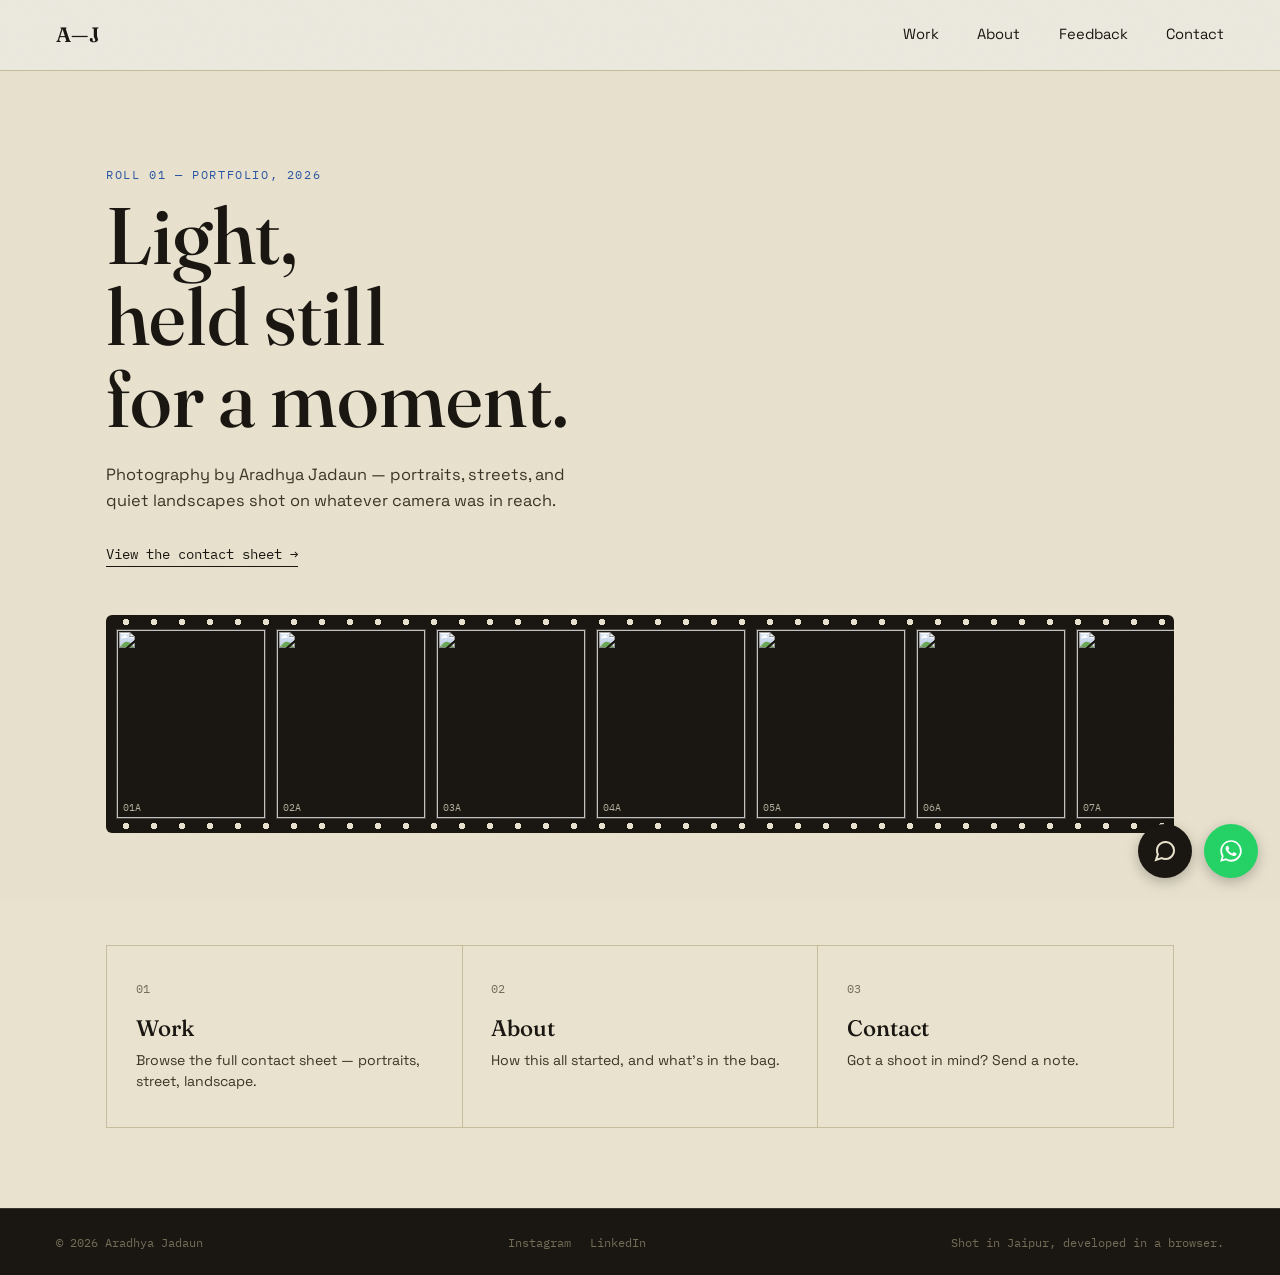
==== index.html @ 46c2c3d9 "Rename INDEX.html to index.html" ====
<!DOCTYPE html>
<html lang="en">
<head>
<meta charset="UTF-8">
<meta name="viewport" content="width=device-width, initial-scale=1.0">
<title>ARADHYA — Photography</title>
<meta name="description" content="Photography portfolio of Aradhya Jadaun — portraits, street, and landscape work shot in Jaipur, India.">
<meta property="og:title" content="Aradhya Jadaun — Photography">
<meta property="og:description" content="Photography portfolio of Aradhya Jadaun — portraits, street, and landscape work shot in Jaipur, India.">
<meta property="og:type" content="website">
<meta name="twitter:card" content="summary">
<link rel="preconnect" href="https://fonts.googleapis.com">
<link href="https://fonts.googleapis.com/css2?family=Fraunces:ital,opsz,wght@0,9..144,300;0,9..144,500;0,9..144,600;1,9..144,400&family=Space+Grotesk:wght@400;500;700&family=IBM+Plex+Mono:wght@400;500&display=swap" rel="stylesheet">
<link rel="stylesheet" href="style.css">
</head>
<body>

<div class="scroll-progress" id="scrollProgress"></div>
<div class="grain"></div>

<!-- ===== NAV ===== -->
<header class="nav" id="nav">
  <a href="index.html" class="nav__mark">A—J</a>
  <nav class="nav__links">
    <a href="work.html">Work</a>
    <a href="about.html">About</a>
    <a href="feedback.html">Feedback</a>
    <a href="contact.html">Contact</a>
  </nav>
  <button class="nav__toggle" id="navToggle" aria-label="Toggle menu">
    <span></span><span></span>
  </button>
</header>

<!-- ===== HERO / FILMSTRIP ===== -->
<section class="hero">
  <div class="hero__text">
    <p class="eyebrow">Roll 01 — Portfolio, 2026</p>
    <h1 class="hero__title">Light,<br>held still<br>for a moment.</h1>
    <p class="hero__sub">Photography by Aradhya Jadaun — portraits, streets, and quiet landscapes shot on whatever camera was in reach.</p>
    <a href="work.html" class="hero__cta">View the contact sheet →</a>
  </div>
  <div class="filmstrip" id="filmstrip">
    <div class="filmstrip__track" id="filmstripTrack"></div>
  </div>
</section>

<section class="teaser">
  <div class="teaser__grid">
    <a href="work.html" class="teaser__card">
      <span class="frame-no">01</span>
      <h3>Work</h3>
      <p>Browse the full contact sheet — portraits, street, landscape.</p>
    </a>
    <a href="about.html" class="teaser__card">
      <span class="frame-no">02</span>
      <h3>About</h3>
      <p>How this all started, and what's in the bag.</p>
    </a>
    <a href="contact.html" class="teaser__card">
      <span class="frame-no">03</span>
      <h3>Contact</h3>
      <p>Got a shoot in mind? Send a note.</p>
    </a>
  </div>
</section>

<footer class="footer">
  <span>© 2026 Aradhya Jadaun</span>
  <div class="footer__socials">
    <a href="https://instagram.com/yourhandle" target="_blank" rel="noopener">Instagram</a>
    <a href="https://linkedin.com/in/yourhandle" target="_blank" rel="noopener">LinkedIn</a>
  </div>
  <span>Shot in Jaipur, developed in a browser.</span>
</footer>

<a href="https://wa.me/917300084275?text=Hi%20Aradhya%2C%20I%20wanted%20to%20ask%20about%20a%20shoot" target="_blank" rel="noopener" class="whatsapp-btn" aria-label="Chat on WhatsApp">
  <svg viewBox="0 0 24 24" width="26" height="26" fill="currentColor"><path d="M12.04 2C6.58 2 2.13 6.45 2.13 11.91c0 1.75.46 3.45 1.32 4.95L2 22l5.28-1.38a9.9 9.9 0 0 0 4.76 1.21h.01c5.46 0 9.9-4.45 9.9-9.91C21.96 6.45 17.5 2 12.04 2zm0 18.06h-.01a8.2 8.2 0 0 1-4.19-1.15l-.3-.18-3.13.82.84-3.05-.2-.31a8.2 8.2 0 0 1-1.26-4.38c0-4.54 3.7-8.24 8.26-8.24 2.21 0 4.28.86 5.84 2.42a8.19 8.19 0 0 1 2.42 5.83c0 4.54-3.7 8.24-8.27 8.24zm4.52-6.17c-.25-.12-1.47-.72-1.69-.81-.23-.08-.39-.12-.56.13-.17.25-.64.81-.78.97-.14.17-.29.19-.54.06-.25-.12-1.04-.38-1.99-1.22-.73-.66-1.23-1.46-1.37-1.71-.14-.25-.02-.38.11-.51.11-.11.25-.29.37-.43.12-.14.16-.25.25-.41.08-.17.04-.31-.02-.44-.06-.12-.56-1.36-.77-1.86-.2-.48-.41-.42-.56-.42-.14-.01-.31-.01-.48-.01s-.44.06-.67.31c-.23.25-.87.85-.87 2.08 0 1.22.89 2.41 1.02 2.57.12.17 1.75 2.67 4.24 3.75.59.26 1.06.41 1.42.52.6.19 1.14.16 1.57.1.48-.07 1.47-.6 1.68-1.18.21-.58.21-1.07.14-1.18-.06-.1-.23-.16-.48-.29z"/></svg>
</a>

<!-- ===== CHAT ASSISTANT ===== -->
<button class="chat-toggle" id="chatToggle" aria-label="Open chat with Leo">
  <svg viewBox="0 0 24 24" width="24" height="24" fill="none" stroke="currentColor" stroke-width="2"><path d="M21 11.5a8.38 8.38 0 0 1-.9 3.8 8.5 8.5 0 0 1-7.6 4.7 8.38 8.38 0 0 1-3.8-.9L3 21l1.9-5.7a8.38 8.38 0 0 1-.9-3.8 8.5 8.5 0 0 1 4.7-7.6 8.38 8.38 0 0 1 3.8-.9h.5a8.48 8.48 0 0 1 8 8v.5z"/></svg>
</button>

<div class="chat-panel" id="chatPanel">
  <div class="chat-panel__head">
    <div>
      <p class="chat-panel__title">Leo</p>
      <p class="chat-panel__sub">Usually replies instantly</p>
    </div>
    <button class="chat-panel__close" id="chatClose" aria-label="Close chat">&times;</button>
  </div>
  <div class="chat-panel__messages" id="chatMessages">
    <div class="chat-msg chat-msg--bot">Hi, I'm Leo — I can answer common questions about Aradhya's photography work: pricing, availability, gear, location, and booking. What would you like to know?</div>
  </div>
  <div class="chat-panel__quick" id="chatQuick">
    <button data-q="pricing">Pricing</button>
    <button data-q="availability">Availability</button>
    <button data-q="gear">Gear used</button>
    <button data-q="location">Location</button>
  </div>
  <form class="chat-panel__input" id="chatForm">
    <input type="text" id="chatInput" placeholder="Ask a question…" autocomplete="off">
    <button type="submit" aria-label="Send">&rarr;</button>
  </form>
</div>

<script src="script.js"></script>
</body>
</html>
---- style.css ----
/* =========================================================
   TOKENS — "Contact Sheet" design system
   Palette pulled from an actual photographic process: warm
   exposed paper + ink black, with cyanotype blue (the oldest
   photo-printing process — Prussian blue on paper) as the
   single accent instead of the usual terracotta/cream combo.
   ========================================================= */
:root {
  --paper:      #E9E2CE;
  --paper-2:    #DCD2B4;
  --ink:        #1A1712;
  --ink-soft:   #3B3527;
  --ash:        #756D58;
  --frame-line: #C7BC9B;
  --cyan:  #2955A3;
  --cyan-dim: #1E3E7D;

  --font-display: 'Fraunces', serif;
  --font-ui:      'Space Grotesk', sans-serif;
  --font-mono:    'IBM Plex Mono', monospace;

  --max: 1180px;
}

* { margin: 0; padding: 0; box-sizing: border-box; }

html { scroll-behavior: smooth; }

body {
  background: var(--paper);
  color: var(--ink);
  font-family: var(--font-ui);
  overflow-x: hidden;
  position: relative;
}

@media (prefers-reduced-motion: reduce) {
  html { scroll-behavior: auto; }
  * { animation-duration: 0.01ms !important; transition-duration: 0.01ms !important; }
}

a { color: inherit; text-decoration: none; }

/* film grain texture overlay */

/* =========================================================
   SCROLL PROGRESS — thin filmstrip-style bar tracking scroll
   ========================================================= */
.scroll-progress {
  position: fixed; top: 0; left: 0; height: 3px;
  width: 0%; z-index: 1000;
  background: var(--cyan);
  transition: width 0.1s linear;
}

/* =========================================================
   PAGE LOAD — subtle "developing" fade-in, pure CSS so it
   always plays even if JS is slow to attach.
   ========================================================= */
body {
  animation: developIn 0.7s ease forwards;
}
@keyframes developIn {
  from { opacity: 0; }
  to   { opacity: 1; }
}

.grain {
  position: fixed; inset: 0; pointer-events: none; z-index: 999;
  opacity: 0.045; mix-blend-mode: multiply;
  background-image: url("data:image/svg+xml,%3Csvg xmlns='http://www.w3.org/2000/svg' width='120' height='120'%3E%3Cfilter id='n'%3E%3CfeTurbulence type='fractalNoise' baseFrequency='0.9' numOctaves='2' stitchTiles='stitch'/%3E%3C/filter%3E%3Crect width='100%25' height='100%25' filter='url(%23n)'/%3E%3C/svg%3E");
}

.eyebrow {
  font-family: var(--font-mono);
  font-size: 0.72rem;
  letter-spacing: 0.14em;
  text-transform: uppercase;
  color: var(--cyan);
}

.frame-no {
  font-family: var(--font-mono);
  font-size: 0.72rem;
  color: var(--ash);
}

/* =========================================================
   NAV
   ========================================================= */
.nav {
  position: sticky; top: 0; z-index: 100;
  display: flex; align-items: center; justify-content: space-between;
  padding: 1.4rem clamp(1.2rem, 5vw, 3.5rem);
  background: rgba(237, 234, 226, 0.86);
  backdrop-filter: blur(8px);
  border-bottom: 1px solid var(--frame-line);
}

.nav__mark {
  font-family: var(--font-display);
  font-weight: 600;
  font-size: 1.3rem;
  letter-spacing: 0.02em;
  display: flex;
  align-items: center;
}
.nav__logo {
  width: 40px;
  height: 40px;
  display: block;
  transition: transform 0.3s ease;
}
.nav__mark:hover .nav__logo { transform: rotate(8deg); }

.nav__links { display: flex; gap: 2.4rem; font-size: 0.92rem; }
.nav__links a { position: relative; padding-bottom: 2px; }
.nav__links a::after {
  content: ""; position: absolute; left: 0; bottom: -2px;
  width: 0; height: 1px; background: var(--cyan);
  transition: width 0.25s ease;
}
.nav__links a:hover::after { width: 100%; }
.nav__links a.active-link { color: var(--cyan); }
.nav__links a.active-link::after { width: 100%; }

/* =========================================================
   PAGE HEAD — small heading strip used on inner pages
   ========================================================= */
.page-head {
  max-width: var(--max);
  margin: 0 auto;
  padding: clamp(3rem, 7vw, 5rem) clamp(1.2rem, 5vw, 3.5rem) 0;
}
.page-head__title {
  font-family: var(--font-display);
  font-weight: 500;
  font-size: clamp(2.4rem, 6vw, 4rem);
  margin-top: 0.5rem;
}

/* =========================================================
   TEASER CARDS — homepage links out to the other pages
   ========================================================= */
.teaser {
  max-width: var(--max);
  margin: 0 auto;
  padding: clamp(3rem, 7vw, 5rem) clamp(1.2rem, 5vw, 3.5rem) 5rem;
}
.teaser__grid {
  display: grid;
  grid-template-columns: repeat(3, 1fr);
  gap: 1px;
  background: var(--frame-line);
  border: 1px solid var(--frame-line);
}
.teaser__card {
  background: var(--paper);
  padding: 2.2rem 1.8rem;
  display: flex; flex-direction: column; gap: 0.5rem;
  transition: background 0.2s ease;
}
.teaser__card:hover { background: var(--paper-2); }
.teaser__card h3 {
  font-family: var(--font-display);
  font-weight: 500;
  font-size: 1.4rem;
  margin-top: 0.6rem;
}
.teaser__card p {
  font-size: 0.88rem;
  color: var(--ink-soft);
  line-height: 1.5;
}
@media (max-width: 700px) {
  .teaser__grid { grid-template-columns: 1fr; }
}

.nav__toggle { display: none; flex-direction: column; gap: 5px; background: none; border: none; cursor: pointer; }
.nav__toggle span { width: 22px; height: 1.5px; background: var(--ink); }

/* =========================================================
   HERO + FILMSTRIP
   ========================================================= */
.hero {
  padding: clamp(3rem, 8vw, 6rem) clamp(1.2rem, 5vw, 3.5rem) 2rem;
  max-width: var(--max);
  margin: 0 auto;
}

.hero__title {
  font-family: var(--font-display);
  font-weight: 500;
  font-size: clamp(2.6rem, 7vw, 5rem);
  line-height: 1.02;
  margin: 0.8rem 0 1.4rem;
  max-width: 12ch;
}

.hero__sub {
  max-width: 46ch;
  color: var(--ink-soft);
  font-size: 1.02rem;
  line-height: 1.6;
  margin-bottom: 1.8rem;
}

.hero__cta {
  font-family: var(--font-mono);
  font-size: 0.85rem;
  border-bottom: 1px solid var(--ink);
  padding-bottom: 3px;
  transition: color 0.2s ease, border-color 0.2s ease;
}
.hero__cta:hover { color: var(--cyan); border-color: var(--cyan); }

/* the filmstrip: a horizontally auto-scrolling reel of frames,
   sprocket holes top & bottom, signature element of the page */
.filmstrip {
  margin-top: 3.2rem;
  background: var(--ink);
  border-radius: 6px;
  padding: 14px 0;
  overflow: hidden;
  position: relative;
}
.filmstrip::before, .filmstrip::after {
  content: "";
  position: absolute; left: 0; right: 0; height: 14px;
  background-image: radial-gradient(circle, var(--paper) 3px, transparent 3.2px);
  background-size: 28px 14px;
  background-position: 6px center;
}
.filmstrip::before { top: 0; }
.filmstrip::after { bottom: 0; }

.filmstrip__track {
  display: flex;
  gap: 10px;
  padding: 0 10px;
  width: max-content;
  animation: scrollFilm 34s linear infinite;
}
.filmstrip:hover .filmstrip__track { animation-play-state: paused; }

.filmstrip__frame {
  width: 150px; height: 190px;
  flex-shrink: 0;
  border: 1px solid #46433d;
  overflow: hidden;
  position: relative;
}
.filmstrip__frame img { width: 100%; height: 100%; object-fit: cover; filter: grayscale(0.35) contrast(1.05); }
.filmstrip__frame span {
  position: absolute; bottom: 4px; left: 6px;
  font-family: var(--font-mono); font-size: 0.62rem; color: var(--paper);
  opacity: 0.75;
}

@keyframes scrollFilm {
  from { transform: translateX(0); }
  to   { transform: translateX(-50%); }
}

/* =========================================================
   ABOUT
   ========================================================= */
.about {
  max-width: var(--max);
  margin: 0 auto;
  padding: clamp(4rem, 8vw, 7rem) clamp(1.2rem, 5vw, 3.5rem);
  display: grid;
  grid-template-columns: 140px 1fr;
  gap: 2rem;
  border-top: 1px solid var(--frame-line);
}

.about__label { display: flex; flex-direction: column; gap: 0.4rem; }

.about__lead {
  font-family: var(--font-display);
  font-style: italic;
  font-size: clamp(1.3rem, 2.4vw, 1.7rem);
  line-height: 1.45;
  max-width: 34ch;
  margin-bottom: 2.2rem;
  color: var(--ink-soft);
}

.about__meta { max-width: 40ch; }
.meta__row {
  display: flex; justify-content: space-between; gap: 1rem;
  padding: 0.75rem 0;
  border-top: 1px solid var(--frame-line);
  font-size: 0.9rem;
}
.meta__row span:first-child { color: var(--ash); font-family: var(--font-mono); font-size: 0.78rem; }
.meta__row:last-child { border-bottom: 1px solid var(--frame-line); }

/* =========================================================
   WORK / CONTACT SHEET
   ========================================================= */
.work {
  max-width: var(--max);
  margin: 0 auto;
  padding: clamp(3rem, 6vw, 5rem) clamp(1.2rem, 5vw, 3.5rem) 5rem;
}

.work__head {
  display: flex; justify-content: space-between; align-items: flex-end;
  flex-wrap: wrap; gap: 1.4rem;
  margin-bottom: 2.4rem;
}

.work__title {
  font-family: var(--font-display);
  font-weight: 500;
  font-size: clamp(1.8rem, 3.6vw, 2.6rem);
  margin-top: 0.3rem;
}

.filters { display: flex; gap: 0.5rem; }
.filter {
  font-family: var(--font-mono);
  font-size: 0.78rem;
  background: transparent;
  border: 1px solid var(--frame-line);
  border-radius: 20px;
  padding: 0.4rem 0.9rem;
  cursor: pointer;
  color: var(--ink-soft);
  transition: all 0.2s ease;
}
.filter:hover { border-color: var(--ink); }
.filter.active { background: var(--ink); color: var(--paper); border-color: var(--ink); }

.sheet {
  display: grid;
  grid-template-columns: repeat(3, 1fr);
  gap: 1.6rem;
}

.frame {
  position: relative;
  cursor: pointer;
  opacity: 0;
  transform: translateY(18px);
  transition: opacity 0.6s ease, transform 0.6s ease;
}
.frame.in-view { opacity: 1; transform: translateY(0); }
.frame.hide { display: none; }
.frame--wide { grid-column: span 2; }

.frame__id {
  position: absolute; top: 8px; left: 8px; z-index: 2;
  font-family: var(--font-mono); font-size: 0.68rem;
  color: var(--paper); background: rgba(27,25,23,0.55);
  padding: 2px 6px; border-radius: 2px;
}

.frame__img {
  aspect-ratio: 4 / 5;
  overflow: hidden;
  background: var(--paper-2);
  border: 1px solid var(--frame-line);
}
.frame--wide .frame__img { aspect-ratio: 16 / 10; }

.frame__img img {
  width: 100%; height: 100%; object-fit: cover; display: block;
  filter: grayscale(0.08) contrast(1.03);
  transition: transform 0.5s ease, filter 0.4s ease;
}
.frame:hover .frame__img img { transform: scale(1.045); filter: grayscale(0) contrast(1.06); }

.frame__exif {
  font-family: var(--font-mono);
  font-size: 0.68rem;
  color: var(--ash);
  letter-spacing: 0.01em;
  padding-top: 0.5rem;
}

@media (max-width: 860px) {
  .sheet { grid-template-columns: repeat(2, 1fr); }
  .frame--wide { grid-column: span 2; }
}
@media (max-width: 540px) {
  .sheet { grid-template-columns: 1fr; }
  .frame--wide { grid-column: span 1; }
}

/* =========================================================
   LIGHTBOX
   ========================================================= */
.lightbox {
  position: fixed; inset: 0; z-index: 200;
  background: rgba(15,14,13,0.94);
  display: flex; flex-direction: column; align-items: center; justify-content: center;
  gap: 1rem; padding: 2rem;
  opacity: 0; pointer-events: none;
  transition: opacity 0.25s ease;
}
.lightbox.open { opacity: 1; pointer-events: all; }
.lightbox img { max-width: min(88vw, 900px); max-height: 76vh; object-fit: contain; }
.lightbox__caption { font-family: var(--font-mono); font-size: 0.8rem; color: var(--paper); opacity: 0.75; }
.lightbox__close {
  position: absolute; top: 1.4rem; right: 1.6rem;
  background: none; border: none; color: var(--paper);
  font-size: 2rem; cursor: pointer; line-height: 1;
}

/* =========================================================
   CONTACT
   ========================================================= */
.contact { background: var(--ink); color: var(--paper); }
.contact__inner {
  max-width: var(--max); margin: 0 auto;
  padding: clamp(4rem, 8vw, 7rem) clamp(1.2rem, 5vw, 3.5rem);
}
.contact .eyebrow { color: var(--cyan); }
.contact__title {
  font-family: var(--font-display);
  font-weight: 500;
  font-size: clamp(2rem, 5vw, 3.2rem);
  margin: 0.6rem 0 2.4rem;
}

.contact__form { max-width: 480px; display: flex; flex-direction: column; gap: 1.3rem; }
.field { display: flex; flex-direction: column; gap: 0.4rem; }
.field label { font-family: var(--font-mono); font-size: 0.75rem; color: #B8B2A4; text-transform: uppercase; letter-spacing: 0.06em; }
.field input, .field textarea {
  background: transparent;
  border: none;
  border-bottom: 1px solid #46433d;
  color: var(--paper);
  font-family: var(--font-ui);
  font-size: 1rem;
  padding: 0.5rem 0.1rem;
  resize: none;
}
.field input:focus, .field textarea:focus {
  outline: none; border-color: var(--cyan);
}

.submit-btn {
  align-self: flex-start;
  margin-top: 0.5rem;
  background: var(--cyan);
  color: var(--paper);
  border: none;
  font-family: var(--font-mono);
  font-size: 0.85rem;
  padding: 0.8rem 1.6rem;
  border-radius: 3px;
  cursor: pointer;
  transition: background 0.2s ease;
}
.submit-btn:hover { background: var(--cyan-dim); }
.form-status { font-family: var(--font-mono); font-size: 0.78rem; color: #9c9788; min-height: 1em; }

/* =========================================================
   FOOTER
   ========================================================= */
.footer {
  display: flex; justify-content: space-between; flex-wrap: wrap; gap: 0.6rem;
  padding: 1.6rem clamp(1.2rem, 5vw, 3.5rem);
  font-family: var(--font-mono);
  font-size: 0.72rem;
  color: var(--ash);
  background: var(--ink);
  border-top: 1px solid #37332e;
}

.footer__socials { display: flex; gap: 1.2rem; }
.footer__socials a {
  color: var(--ash);
  transition: color 0.2s ease;
}
.footer__socials a:hover { color: var(--cyan); }

/* =========================================================
   CHAT ASSISTANT
   ========================================================= */
.chat-toggle {
  position: fixed;
  bottom: 22px;
  right: 88px;
  z-index: 500;
  width: 54px;
  height: 54px;
  border-radius: 50%;
  background: var(--ink);
  color: var(--paper);
  border: none;
  display: flex;
  align-items: center;
  justify-content: center;
  cursor: pointer;
  box-shadow: 0 4px 14px rgba(0,0,0,0.25);
  transition: transform 0.2s ease, box-shadow 0.2s ease;
}
.chat-toggle:hover { transform: scale(1.08); box-shadow: 0 6px 18px rgba(0,0,0,0.3); }

.chat-panel {
  position: fixed;
  bottom: 90px;
  right: 22px;
  z-index: 600;
  width: min(340px, calc(100vw - 32px));
  height: 440px;
  max-height: calc(100vh - 120px);
  background: var(--paper);
  border: 1px solid var(--frame-line);
  border-radius: 10px;
  box-shadow: 0 12px 32px rgba(0,0,0,0.28);
  display: flex;
  flex-direction: column;
  overflow: hidden;
  opacity: 0;
  transform: translateY(12px);
  pointer-events: none;
  transition: opacity 0.22s ease, transform 0.22s ease;
}
.chat-panel.open { opacity: 1; transform: translateY(0); pointer-events: all; }

.chat-panel__head {
  background: var(--ink);
  color: var(--paper);
  padding: 0.9rem 1.1rem;
  display: flex; justify-content: space-between; align-items: flex-start;
}
.chat-panel__title { font-family: var(--font-ui); font-weight: 500; font-size: 0.92rem; }
.chat-panel__sub { font-family: var(--font-mono); font-size: 0.68rem; color: var(--cyan); margin-top: 2px; }
.chat-panel__close { background: none; border: none; color: var(--paper); font-size: 1.4rem; cursor: pointer; line-height: 1; }

.chat-panel__messages {
  flex: 1;
  overflow-y: auto;
  padding: 1rem;
  display: flex; flex-direction: column; gap: 0.6rem;
}
.chat-msg {
  font-size: 0.85rem;
  line-height: 1.45;
  padding: 0.55rem 0.75rem;
  border-radius: 8px;
  max-width: 88%;
}
.chat-msg--bot { background: var(--paper-2); color: var(--ink-soft); align-self: flex-start; border-bottom-left-radius: 2px; }
.chat-msg--user { background: var(--cyan); color: #fff; align-self: flex-end; border-bottom-right-radius: 2px; }

.chat-panel__quick {
  display: flex; flex-wrap: wrap; gap: 0.4rem;
  padding: 0 1rem 0.7rem;
}
.chat-panel__quick button {
  font-family: var(--font-mono);
  font-size: 0.68rem;
  background: transparent;
  border: 1px solid var(--frame-line);
  border-radius: 14px;
  padding: 0.3rem 0.65rem;
  cursor: pointer;
  color: var(--ink-soft);
}
.chat-panel__quick button:hover { border-color: var(--cyan); color: var(--cyan); }

.chat-panel__input {
  display: flex;
  border-top: 1px solid var(--frame-line);
}
.chat-panel__input input {
  flex: 1;
  border: none;
  background: transparent;
  padding: 0.8rem 1rem;
  font-family: var(--font-ui);
  font-size: 0.85rem;
  color: var(--ink);
}
.chat-panel__input input:focus { outline: none; }
.chat-panel__input button {
  border: none;
  background: transparent;
  color: var(--cyan);
  font-size: 1.1rem;
  padding: 0 1rem;
  cursor: pointer;
}

@media (max-width: 700px) {
  .chat-toggle { right: 78px; bottom: 16px; width: 48px; height: 48px; }
  .chat-panel { right: 16px; bottom: 78px; }
}

/* =========================================================
   WHATSAPP FLOATING BUTTON
   ========================================================= */
.whatsapp-btn {
  position: fixed;
  bottom: 22px;
  right: 22px;
  z-index: 500;
  width: 54px;
  height: 54px;
  border-radius: 50%;
  background: #25D366;
  color: #fff;
  display: flex;
  align-items: center;
  justify-content: center;
  box-shadow: 0 4px 14px rgba(0,0,0,0.25);
  transition: transform 0.2s ease, box-shadow 0.2s ease;
}
.whatsapp-btn:hover {
  transform: scale(1.08);
  box-shadow: 0 6px 18px rgba(0,0,0,0.3);
}

@media (max-width: 700px) {
  .whatsapp-btn { bottom: 16px; right: 16px; width: 48px; height: 48px; }
}

/* =========================================================
   RESPONSIVE NAV
   ========================================================= */
@media (max-width: 700px) {
  .nav__links {
    position: fixed; top: 64px; left: 0; right: 0;
    background: var(--paper);
    flex-direction: column; gap: 0;
    border-bottom: 1px solid var(--frame-line);
    transform: translateY(-120%);
    transition: transform 0.3s ease;
  }
  .nav__links.open { transform: translateY(0); }
  .nav__links a { padding: 1rem 1.4rem; border-top: 1px solid var(--frame-line); }
  .nav__toggle { display: flex; }
  .about { grid-template-columns: 1fr; }
}
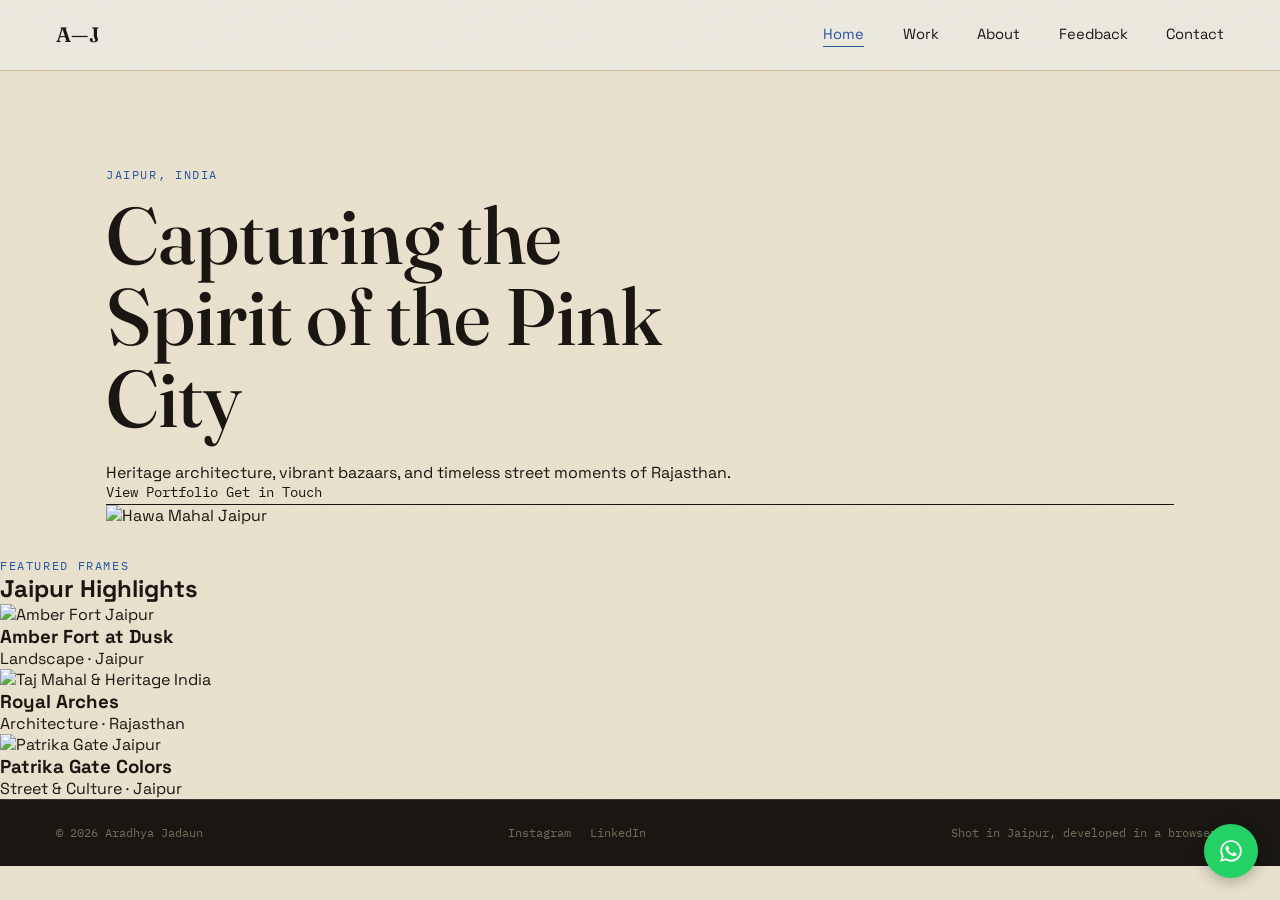
==== commit 8e369780: "Update index.html" ====
--- a/index.html
+++ b/index.html
@@ -1,111 +1,98 @@
 <!DOCTYPE html>
 <html lang="en">
 <head>
-<meta charset="UTF-8">
-<meta name="viewport" content="width=device-width, initial-scale=1.0">
-<title>ARADHYA — Photography</title>
-<meta name="description" content="Photography portfolio of Aradhya Jadaun — portraits, street, and landscape work shot in Jaipur, India.">
-<meta property="og:title" content="Aradhya Jadaun — Photography">
-<meta property="og:description" content="Photography portfolio of Aradhya Jadaun — portraits, street, and landscape work shot in Jaipur, India.">
-<meta property="og:type" content="website">
-<meta name="twitter:card" content="summary">
-<link rel="preconnect" href="https://fonts.googleapis.com">
-<link href="https://fonts.googleapis.com/css2?family=Fraunces:ital,opsz,wght@0,9..144,300;0,9..144,500;0,9..144,600;1,9..144,400&family=Space+Grotesk:wght@400;500;700&family=IBM+Plex+Mono:wght@400;500&display=swap" rel="stylesheet">
-<link rel="stylesheet" href="style.css">
+  <meta charset="UTF-8">
+  <meta name="viewport" content="width=device-width, initial-scale=1.0">
+  <title>Aradhya Jadaun — Jaipur Photography Portfolio</title>
+  <meta name="description" content="Visual stories, street frames, and heritage landscapes of the Pink City captured through my lens.">
+  <link rel="preconnect" href="https://fonts.googleapis.com">
+  <link href="https://fonts.googleapis.com/css2?family=Fraunces:ital,opsz,wght@0,9..144,300;0,9..144,500;0,9..144,600;1,9..144,400&family=Space+Grotesk:wght@400;500;700&family=IBM+Plex+Mono:wght@400;500&display=swap" rel="stylesheet">
+  <link rel="stylesheet" href="style.css">
 </head>
 <body>
+  <div class="scroll-progress" id="scrollProgress"></div>
+  <div class="grain"></div>
 
-<div class="scroll-progress" id="scrollProgress"></div>
-<div class="grain"></div>
+  <!-- Navigation Bar -->
+  <header class="nav" id="nav">
+    <a href="index.html" class="nav__mark">A—J</a>
+    <nav class="nav__links">
+      <a href="index.html" class="active-link">Home</a>
+      <a href="work.html">Work</a>
+      <a href="about.html">About</a>
+      <a href="feedback.html">Feedback</a>
+      <a href="contact.html">Contact</a>
+    </nav>
+    <button class="nav__toggle" id="navToggle" aria-label="Toggle menu">
+      <span></span><span></span>
+    </button>
+  </header>
 
-<!-- ===== NAV ===== -->
-<header class="nav" id="nav">
-  <a href="index.html" class="nav__mark">A—J</a>
-  <nav class="nav__links">
-    <a href="work.html">Work</a>
-    <a href="about.html">About</a>
-    <a href="feedback.html">Feedback</a>
-    <a href="contact.html">Contact</a>
-  </nav>
-  <button class="nav__toggle" id="navToggle" aria-label="Toggle menu">
-    <span></span><span></span>
-  </button>
-</header>
+  <!-- Hero Section -->
+  <section class="hero">
+    <div class="hero__content">
+      <p class="eyebrow">JAIPUR, INDIA</p>
+      <h1 class="hero__title">Capturing the Spirit of the Pink City</h1>
+      <p class="hero__subtitle">Heritage architecture, vibrant bazaars, and timeless street moments of Rajasthan.</p>
+      <div class="hero__cta">
+        <a href="work.html" class="btn btn--primary">View Portfolio</a>
+        <a href="contact.html" class="btn btn--secondary">Get in Touch</a>
+      </div>
+    </div>
+    <div class="hero__image">
+      <img src="https://images.unsplash.com/photo-1599661046289-e31897846e41?auto=format&fit=crop&w=1200&q=80" alt="Hawa Mahal Jaipur" loading="eager">
+    </div>
+  </section>
 
-<!-- ===== HERO / FILMSTRIP ===== -->
-<section class="hero">
-  <div class="hero__text">
-    <p class="eyebrow">Roll 01 — Portfolio, 2026</p>
-    <h1 class="hero__title">Light,<br>held still<br>for a moment.</h1>
-    <p class="hero__sub">Photography by Aradhya Jadaun — portraits, streets, and quiet landscapes shot on whatever camera was in reach.</p>
-    <a href="work.html" class="hero__cta">View the contact sheet →</a>
-  </div>
-  <div class="filmstrip" id="filmstrip">
-    <div class="filmstrip__track" id="filmstripTrack"></div>
-  </div>
-</section>
+  <!-- Featured Highlights Grid -->
+  <section class="featured">
+    <div class="featured__head">
+      <p class="eyebrow">FEATURED FRAMES</p>
+      <h2>Jaipur Highlights</h2>
+    </div>
 
-<section class="teaser">
-  <div class="teaser__grid">
-    <a href="work.html" class="teaser__card">
-      <span class="frame-no">01</span>
-      <h3>Work</h3>
-      <p>Browse the full contact sheet — portraits, street, landscape.</p>
-    </a>
-    <a href="about.html" class="teaser__card">
-      <span class="frame-no">02</span>
-      <h3>About</h3>
-      <p>How this all started, and what's in the bag.</p>
-    </a>
-    <a href="contact.html" class="teaser__card">
-      <span class="frame-no">03</span>
-      <h3>Contact</h3>
-      <p>Got a shoot in mind? Send a note.</p>
-    </a>
-  </div>
-</section>
+    <div class="featured__grid">
+      <div class="featured__card">
+        <img src="https://images.unsplash.com/photo-1603262110263-fb0112e7cc33?auto=format&fit=crop&w=800&q=80" alt="Amber Fort Jaipur" loading="lazy">
+        <div class="featured__info">
+          <h3>Amber Fort at Dusk</h3>
+          <p>Landscape · Jaipur</p>
+        </div>
+      </div>
 
-<footer class="footer">
-  <span>© 2026 Aradhya Jadaun</span>
-  <div class="footer__socials">
-    <a href="https://instagram.com/yourhandle" target="_blank" rel="noopener">Instagram</a>
-    <a href="https://linkedin.com/in/yourhandle" target="_blank" rel="noopener">LinkedIn</a>
-  </div>
-  <span>Shot in Jaipur, developed in a browser.</span>
-</footer>
+      <div class="featured__card">
+        <img src="https://images.unsplash.com/photo-1524492412937-b28074a5d7da?auto=format&fit=crop&w=800&q=80" alt="Taj Mahal & Heritage India" loading="lazy">
+        <div class="featured__info">
+          <h3>Royal Arches</h3>
+          <p>Architecture · Rajasthan</p>
+        </div>
+      </div>
 
-<a href="https://wa.me/917300084275?text=Hi%20Aradhya%2C%20I%20wanted%20to%20ask%20about%20a%20shoot" target="_blank" rel="noopener" class="whatsapp-btn" aria-label="Chat on WhatsApp">
-  <svg viewBox="0 0 24 24" width="26" height="26" fill="currentColor"><path d="M12.04 2C6.58 2 2.13 6.45 2.13 11.91c0 1.75.46 3.45 1.32 4.95L2 22l5.28-1.38a9.9 9.9 0 0 0 4.76 1.21h.01c5.46 0 9.9-4.45 9.9-9.91C21.96 6.45 17.5 2 12.04 2zm0 18.06h-.01a8.2 8.2 0 0 1-4.19-1.15l-.3-.18-3.13.82.84-3.05-.2-.31a8.2 8.2 0 0 1-1.26-4.38c0-4.54 3.7-8.24 8.26-8.24 2.21 0 4.28.86 5.84 2.42a8.19 8.19 0 0 1 2.42 5.83c0 4.54-3.7 8.24-8.27 8.24zm4.52-6.17c-.25-.12-1.47-.72-1.69-.81-.23-.08-.39-.12-.56.13-.17.25-.64.81-.78.97-.14.17-.29.19-.54.06-.25-.12-1.04-.38-1.99-1.22-.73-.66-1.23-1.46-1.37-1.71-.14-.25-.02-.38.11-.51.11-.11.25-.29.37-.43.12-.14.16-.25.25-.41.08-.17.04-.31-.02-.44-.06-.12-.56-1.36-.77-1.86-.2-.48-.41-.42-.56-.42-.14-.01-.31-.01-.48-.01s-.44.06-.67.31c-.23.25-.87.85-.87 2.08 0 1.22.89 2.41 1.02 2.57.12.17 1.75 2.67 4.24 3.75.59.26 1.06.41 1.42.52.6.19 1.14.16 1.57.1.48-.07 1.47-.6 1.68-1.18.21-.58.21-1.07.14-1.18-.06-.1-.23-.16-.48-.29z"/></svg>
-</a>
+      <div class="featured__card">
+        <img src="https://images.unsplash.com/photo-1609949279531-cf48d64bed89?auto=format&fit=crop&w=800&q=80" alt="Patrika Gate Jaipur" loading="lazy">
+        <div class="featured__info">
+          <h3>Patrika Gate Colors</h3>
+          <p>Street & Culture · Jaipur</p>
+        </div>
+      </div>
+    </div>
+  </section>
 
-<!-- ===== CHAT ASSISTANT ===== -->
-<button class="chat-toggle" id="chatToggle" aria-label="Open chat with Leo">
-  <svg viewBox="0 0 24 24" width="24" height="24" fill="none" stroke="currentColor" stroke-width="2"><path d="M21 11.5a8.38 8.38 0 0 1-.9 3.8 8.5 8.5 0 0 1-7.6 4.7 8.38 8.38 0 0 1-3.8-.9L3 21l1.9-5.7a8.38 8.38 0 0 1-.9-3.8 8.5 8.5 0 0 1 4.7-7.6 8.38 8.38 0 0 1 3.8-.9h.5a8.48 8.48 0 0 1 8 8v.5z"/></svg>
-</button>
+  <!-- Footer -->
+  <footer class="footer">
+    <span>© 2026 Aradhya Jadaun</span>
+    <div class="footer__socials">
+      <a href="https://instagram.com/yourhandle" target="_blank" rel="noopener">Instagram</a>
+      <a href="https://linkedin.com/in/yourhandle" target="_blank" rel="noopener">LinkedIn</a>
+    </div>
+    <span>Shot in Jaipur, developed in a browser.</span>
+  </footer>
 
-<div class="chat-panel" id="chatPanel">
-  <div class="chat-panel__head">
-    <div>
-      <p class="chat-panel__title">Leo</p>
-      <p class="chat-panel__sub">Usually replies instantly</p>
-    </div>
-    <button class="chat-panel__close" id="chatClose" aria-label="Close chat">&times;</button>
-  </div>
-  <div class="chat-panel__messages" id="chatMessages">
-    <div class="chat-msg chat-msg--bot">Hi, I'm Leo — I can answer common questions about Aradhya's photography work: pricing, availability, gear, location, and booking. What would you like to know?</div>
-  </div>
-  <div class="chat-panel__quick" id="chatQuick">
-    <button data-q="pricing">Pricing</button>
-    <button data-q="availability">Availability</button>
-    <button data-q="gear">Gear used</button>
-    <button data-q="location">Location</button>
-  </div>
-  <form class="chat-panel__input" id="chatForm">
-    <input type="text" id="chatInput" placeholder="Ask a question…" autocomplete="off">
-    <button type="submit" aria-label="Send">&rarr;</button>
-  </form>
-</div>
+  <!-- WhatsApp Quick Contact -->
+  <a href="https://wa.me/917300084275?text=Hi%20Aradhya%2C%20I%20saw%20your%20Jaipur%20portfolio" target="_blank" rel="noopener" class="whatsapp-btn" aria-label="Chat on WhatsApp">
+    <svg viewBox="0 0 24 24" width="26" height="26" fill="currentColor"><path d="M12.04 2C6.58 2 2.13 6.45 2.13 11.91c0 1.75.46 3.45 1.32 4.95L2 22l5.28-1.38a9.9 9.9 0 0 0 4.76 1.21h.01c5.46 0 9.9-4.45 9.9-9.91C21.96 6.45 17.5 2 12.04 2zm0 18.06h-.01a8.2 8.2 0 0 1-4.19-1.15l-.3-.18-3.13.82.84-3.05-.2-.31a8.2 8.2 0 0 1-1.26-4.38c0-4.54 3.7-8.24 8.26-8.24 2.21 0 4.28.86 5.84 2.42a8.19 8.19 0 0 1 2.42 5.83c0 4.54-3.7 8.24-8.27 8.24zm4.52-6.17c-.25-.12-1.47-.72-1.69-.81-.23-.08-.39-.12-.56.13-.17.25-.64.81-.78.97-.14.17-.29.19-.54.06-.25-.12-1.04-.38-1.99-1.22-.73-.66-1.23-1.46-1.37-1.71-.14-.25-.02-.38.11-.51.11-.11.25-.29.37-.43.12-.14.16-.25.25-.41.08-.17.04-.31-.02-.44-.06-.12-.56-1.36-.77-1.86-.2-.48-.41-.42-.56-.42-.14-.01-.31-.01-.48-.01s-.44.06-.67.31c-.23.25-.87.85-.87 2.08 0 1.22.89 2.41 1.02 2.57.12.17 1.75 2.67 4.24 3.75.59.26 1.06.41 1.42.52.6.19 1.14.16 1.57.1.48-.07 1.47-.6 1.68-1.18.21-.58.21-1.07.14-1.18-.06-.1-.23-.16-.48-.29z"/></svg>
+  </a>
 
-<script src="script.js"></script>
+  <script src="script.js"></script>
 </body>
 </html>
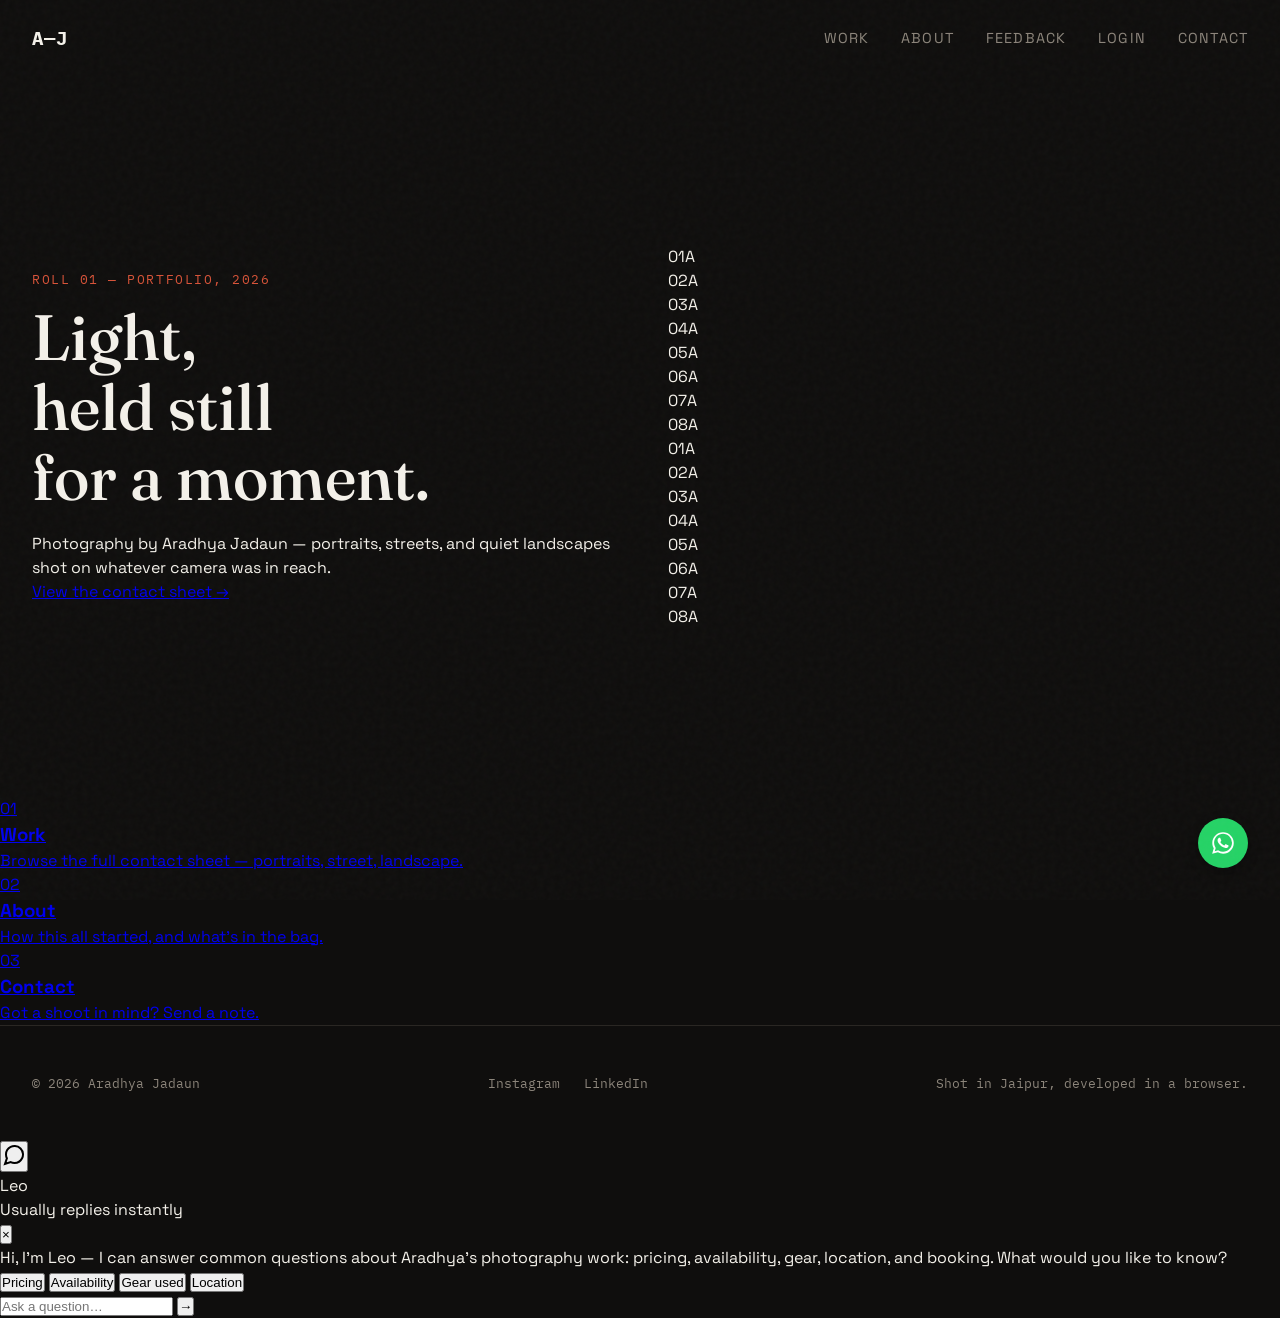
==== commit dbfe30d0: "Update index.html" ====
--- a/index.html
+++ b/index.html
@@ -1,98 +1,112 @@
 <!DOCTYPE html>
 <html lang="en">
 <head>
-  <meta charset="UTF-8">
-  <meta name="viewport" content="width=device-width, initial-scale=1.0">
-  <title>Aradhya Jadaun — Jaipur Photography Portfolio</title>
-  <meta name="description" content="Visual stories, street frames, and heritage landscapes of the Pink City captured through my lens.">
-  <link rel="preconnect" href="https://fonts.googleapis.com">
-  <link href="https://fonts.googleapis.com/css2?family=Fraunces:ital,opsz,wght@0,9..144,300;0,9..144,500;0,9..144,600;1,9..144,400&family=Space+Grotesk:wght@400;500;700&family=IBM+Plex+Mono:wght@400;500&display=swap" rel="stylesheet">
-  <link rel="stylesheet" href="style.css">
+<meta charset="UTF-8">
+<meta name="viewport" content="width=device-width, initial-scale=1.0">
+<title>ARADHYA — Photography</title>
+<meta name="description" content="Photography portfolio of Aradhya Jadaun — portraits, street, and landscape work shot in Jaipur, India.">
+<meta property="og:title" content="Aradhya Jadaun — Photography">
+<meta property="og:description" content="Photography portfolio of Aradhya Jadaun — portraits, street, and landscape work shot in Jaipur, India.">
+<meta property="og:type" content="website">
+<meta name="twitter:card" content="summary">
+<link rel="preconnect" href="https://fonts.googleapis.com">
+<link href="https://fonts.googleapis.com/css2?family=Fraunces:ital,opsz,wght@0,9..144,300;0,9..144,500;0,9..144,600;1,9..144,400&family=Space+Grotesk:wght@400;500;700&family=IBM+Plex+Mono:wght@400;500&display=swap" rel="stylesheet">
+<link rel="stylesheet" href="style.css">
 </head>
 <body>
-  <div class="scroll-progress" id="scrollProgress"></div>
-  <div class="grain"></div>
 
-  <!-- Navigation Bar -->
-  <header class="nav" id="nav">
-    <a href="index.html" class="nav__mark">A—J</a>
-    <nav class="nav__links">
-      <a href="index.html" class="active-link">Home</a>
-      <a href="work.html">Work</a>
-      <a href="about.html">About</a>
-      <a href="feedback.html">Feedback</a>
-      <a href="contact.html">Contact</a>
-    </nav>
-    <button class="nav__toggle" id="navToggle" aria-label="Toggle menu">
-      <span></span><span></span>
-    </button>
-  </header>
+<div class="scroll-progress" id="scrollProgress"></div>
+<div class="grain"></div>
 
-  <!-- Hero Section -->
-  <section class="hero">
-    <div class="hero__content">
-      <p class="eyebrow">JAIPUR, INDIA</p>
-      <h1 class="hero__title">Capturing the Spirit of the Pink City</h1>
-      <p class="hero__subtitle">Heritage architecture, vibrant bazaars, and timeless street moments of Rajasthan.</p>
-      <div class="hero__cta">
-        <a href="work.html" class="btn btn--primary">View Portfolio</a>
-        <a href="contact.html" class="btn btn--secondary">Get in Touch</a>
-      </div>
+<!-- ===== NAV ===== -->
+<header class="nav" id="nav">
+  <a href="index.html" class="nav__mark">A—J</a>
+  <nav class="nav__links">
+    <a href="work.html">Work</a>
+    <a href="about.html">About</a>
+    <a href="feedback.html">Feedback</a>
+    <a href="login.html">Login</a>
+    <a href="contact.html">Contact</a>
+  </nav>
+  <button class="nav__toggle" id="navToggle" aria-label="Toggle menu">
+    <span></span><span></span>
+  </button>
+</header>
+
+<!-- ===== HERO / FILMSTRIP ===== -->
+<section class="hero">
+  <div class="hero__text">
+    <p class="eyebrow">Roll 01 — Portfolio, 2026</p>
+    <h1 class="hero__title">Light,<br>held still<br>for a moment.</h1>
+    <p class="hero__sub">Photography by Aradhya Jadaun — portraits, streets, and quiet landscapes shot on whatever camera was in reach.</p>
+    <a href="work.html" class="hero__cta">View the contact sheet →</a>
+  </div>
+  <div class="filmstrip" id="filmstrip">
+    <div class="filmstrip__track" id="filmstripTrack"></div>
+  </div>
+</section>
+
+<section class="teaser">
+  <div class="teaser__grid">
+    <a href="work.html" class="teaser__card">
+      <span class="frame-no">01</span>
+      <h3>Work</h3>
+      <p>Browse the full contact sheet — portraits, street, landscape.</p>
+    </a>
+    <a href="about.html" class="teaser__card">
+      <span class="frame-no">02</span>
+      <h3>About</h3>
+      <p>How this all started, and what's in the bag.</p>
+    </a>
+    <a href="contact.html" class="teaser__card">
+      <span class="frame-no">03</span>
+      <h3>Contact</h3>
+      <p>Got a shoot in mind? Send a note.</p>
+    </a>
+  </div>
+</section>
+
+<footer class="footer">
+  <span>© 2026 Aradhya Jadaun</span>
+  <div class="footer__socials">
+    <a href="https://instagram.com/yourhandle" target="_blank" rel="noopener">Instagram</a>
+    <a href="https://linkedin.com/in/yourhandle" target="_blank" rel="noopener">LinkedIn</a>
+  </div>
+  <span>Shot in Jaipur, developed in a browser.</span>
+</footer>
+
+<a href="https://wa.me/917300084275?text=Hi%20Aradhya%2C%20I%20wanted%20to%20ask%20about%20a%20shoot" target="_blank" rel="noopener" class="whatsapp-btn" aria-label="Chat on WhatsApp">
+  <svg viewBox="0 0 24 24" width="26" height="26" fill="currentColor"><path d="M12.04 2C6.58 2 2.13 6.45 2.13 11.91c0 1.75.46 3.45 1.32 4.95L2 22l5.28-1.38a9.9 9.9 0 0 0 4.76 1.21h.01c5.46 0 9.9-4.45 9.9-9.91C21.96 6.45 17.5 2 12.04 2zm0 18.06h-.01a8.2 8.2 0 0 1-4.19-1.15l-.3-.18-3.13.82.84-3.05-.2-.31a8.2 8.2 0 0 1-1.26-4.38c0-4.54 3.7-8.24 8.26-8.24 2.21 0 4.28.86 5.84 2.42a8.19 8.19 0 0 1 2.42 5.83c0 4.54-3.7 8.24-8.27 8.24zm4.52-6.17c-.25-.12-1.47-.72-1.69-.81-.23-.08-.39-.12-.56.13-.17.25-.64.81-.78.97-.14.17-.29.19-.54.06-.25-.12-1.04-.38-1.99-1.22-.73-.66-1.23-1.46-1.37-1.71-.14-.25-.02-.38.11-.51.11-.11.25-.29.37-.43.12-.14.16-.25.25-.41.08-.17.04-.31-.02-.44-.06-.12-.56-1.36-.77-1.86-.2-.48-.41-.42-.56-.42-.14-.01-.31-.01-.48-.01s-.44.06-.67.31c-.23.25-.87.85-.87 2.08 0 1.22.89 2.41 1.02 2.57.12.17 1.75 2.67 4.24 3.75.59.26 1.06.41 1.42.52.6.19 1.14.16 1.57.1.48-.07 1.47-.6 1.68-1.18.21-.58.21-1.07.14-1.18-.06-.1-.23-.16-.48-.29z"/></svg>
+</a>
+
+<!-- ===== CHAT ASSISTANT ===== -->
+<button class="chat-toggle" id="chatToggle" aria-label="Open chat with Leo">
+  <svg viewBox="0 0 24 24" width="24" height="24" fill="none" stroke="currentColor" stroke-width="2"><path d="M21 11.5a8.38 8.38 0 0 1-.9 3.8 8.5 8.5 0 0 1-7.6 4.7 8.38 8.38 0 0 1-3.8-.9L3 21l1.9-5.7a8.38 8.38 0 0 1-.9-3.8 8.5 8.5 0 0 1 4.7-7.6 8.38 8.38 0 0 1 3.8-.9h.5a8.48 8.48 0 0 1 8 8v.5z"/></svg>
+</button>
+
+<div class="chat-panel" id="chatPanel">
+  <div class="chat-panel__head">
+    <div>
+      <p class="chat-panel__title">Leo</p>
+      <p class="chat-panel__sub">Usually replies instantly</p>
     </div>
-    <div class="hero__image">
-      <img src="https://images.unsplash.com/photo-1599661046289-e31897846e41?auto=format&fit=crop&w=1200&q=80" alt="Hawa Mahal Jaipur" loading="eager">
-    </div>
-  </section>
+    <button class="chat-panel__close" id="chatClose" aria-label="Close chat">&times;</button>
+  </div>
+  <div class="chat-panel__messages" id="chatMessages">
+    <div class="chat-msg chat-msg--bot">Hi, I'm Leo — I can answer common questions about Aradhya's photography work: pricing, availability, gear, location, and booking. What would you like to know?</div>
+  </div>
+  <div class="chat-panel__quick" id="chatQuick">
+    <button data-q="pricing">Pricing</button>
+    <button data-q="availability">Availability</button>
+    <button data-q="gear">Gear used</button>
+    <button data-q="location">Location</button>
+  </div>
+  <form class="chat-panel__input" id="chatForm">
+    <input type="text" id="chatInput" placeholder="Ask a question…" autocomplete="off">
+    <button type="submit" aria-label="Send">&rarr;</button>
+  </form>
+</div>
 
-  <!-- Featured Highlights Grid -->
-  <section class="featured">
-    <div class="featured__head">
-      <p class="eyebrow">FEATURED FRAMES</p>
-      <h2>Jaipur Highlights</h2>
-    </div>
-
-    <div class="featured__grid">
-      <div class="featured__card">
-        <img src="https://images.unsplash.com/photo-1603262110263-fb0112e7cc33?auto=format&fit=crop&w=800&q=80" alt="Amber Fort Jaipur" loading="lazy">
-        <div class="featured__info">
-          <h3>Amber Fort at Dusk</h3>
-          <p>Landscape · Jaipur</p>
-        </div>
-      </div>
-
-      <div class="featured__card">
-        <img src="https://images.unsplash.com/photo-1524492412937-b28074a5d7da?auto=format&fit=crop&w=800&q=80" alt="Taj Mahal & Heritage India" loading="lazy">
-        <div class="featured__info">
-          <h3>Royal Arches</h3>
-          <p>Architecture · Rajasthan</p>
-        </div>
-      </div>
-
-      <div class="featured__card">
-        <img src="https://images.unsplash.com/photo-1609949279531-cf48d64bed89?auto=format&fit=crop&w=800&q=80" alt="Patrika Gate Jaipur" loading="lazy">
-        <div class="featured__info">
-          <h3>Patrika Gate Colors</h3>
-          <p>Street & Culture · Jaipur</p>
-        </div>
-      </div>
-    </div>
-  </section>
-
-  <!-- Footer -->
-  <footer class="footer">
-    <span>© 2026 Aradhya Jadaun</span>
-    <div class="footer__socials">
-      <a href="https://instagram.com/yourhandle" target="_blank" rel="noopener">Instagram</a>
-      <a href="https://linkedin.com/in/yourhandle" target="_blank" rel="noopener">LinkedIn</a>
-    </div>
-    <span>Shot in Jaipur, developed in a browser.</span>
-  </footer>
-
-  <!-- WhatsApp Quick Contact -->
-  <a href="https://wa.me/917300084275?text=Hi%20Aradhya%2C%20I%20saw%20your%20Jaipur%20portfolio" target="_blank" rel="noopener" class="whatsapp-btn" aria-label="Chat on WhatsApp">
-    <svg viewBox="0 0 24 24" width="26" height="26" fill="currentColor"><path d="M12.04 2C6.58 2 2.13 6.45 2.13 11.91c0 1.75.46 3.45 1.32 4.95L2 22l5.28-1.38a9.9 9.9 0 0 0 4.76 1.21h.01c5.46 0 9.9-4.45 9.9-9.91C21.96 6.45 17.5 2 12.04 2zm0 18.06h-.01a8.2 8.2 0 0 1-4.19-1.15l-.3-.18-3.13.82.84-3.05-.2-.31a8.2 8.2 0 0 1-1.26-4.38c0-4.54 3.7-8.24 8.26-8.24 2.21 0 4.28.86 5.84 2.42a8.19 8.19 0 0 1 2.42 5.83c0 4.54-3.7 8.24-8.27 8.24zm4.52-6.17c-.25-.12-1.47-.72-1.69-.81-.23-.08-.39-.12-.56.13-.17.25-.64.81-.78.97-.14.17-.29.19-.54.06-.25-.12-1.04-.38-1.99-1.22-.73-.66-1.23-1.46-1.37-1.71-.14-.25-.02-.38.11-.51.11-.11.25-.29.37-.43.12-.14.16-.25.25-.41.08-.17.04-.31-.02-.44-.06-.12-.56-1.36-.77-1.86-.2-.48-.41-.42-.56-.42-.14-.01-.31-.01-.48-.01s-.44.06-.67.31c-.23.25-.87.85-.87 2.08 0 1.22.89 2.41 1.02 2.57.12.17 1.75 2.67 4.24 3.75.59.26 1.06.41 1.42.52.6.19 1.14.16 1.57.1.48-.07 1.47-.6 1.68-1.18.21-.58.21-1.07.14-1.18-.06-.1-.23-.16-.48-.29z"/></svg>
-  </a>
-
-  <script src="script.js"></script>
+<script src="script.js"></script>
 </body>
 </html>
--- a/style.css
+++ b/style.css
@@ -1,361 +1,338 @@
 /* =========================================================
-   TOKENS — "Contact Sheet" design system
-   Palette pulled from an actual photographic process: warm
-   exposed paper + ink black, with cyanotype blue (the oldest
-   photo-printing process — Prussian blue on paper) as the
-   single accent instead of the usual terracotta/cream combo.
+   VARIABLES & DESIGN SYSTEM
    ========================================================= */
 :root {
-  --paper:      #E9E2CE;
-  --paper-2:    #DCD2B4;
-  --ink:        #1A1712;
-  --ink-soft:   #3B3527;
-  --ash:        #756D58;
-  --frame-line: #C7BC9B;
-  --cyan:  #2955A3;
-  --cyan-dim: #1E3E7D;
+  --ink: #0f0e0d;
+  --paper: #f4f1ea;
+  --paper-2: #e8e3d8;
+  --ash: #8c857b;
+  --frame-line: #2a2723;
+  --accent: #d95338;
+  --cyan: #4a90e2;
 
   --font-display: 'Fraunces', serif;
-  --font-ui:      'Space Grotesk', sans-serif;
-  --font-mono:    'IBM Plex Mono', monospace;
-
-  --max: 1180px;
-}
-
-* { margin: 0; padding: 0; box-sizing: border-box; }
-
-html { scroll-behavior: smooth; }
+  --font-sans: 'Space Grotesk', sans-serif;
+  --font-mono: 'IBM Plex Mono', monospace;
+
+  --max: 1280px;
+}
+
+* {
+  box-sizing: border-box;
+  margin: 0;
+  padding: 0;
+}
+
+html {
+  scroll-behavior: smooth;
+  background-color: var(--ink);
+  color: var(--paper);
+  font-family: var(--font-sans);
+}
 
 body {
+  overflow-x: hidden;
+  line-height: 1.5;
+}
+
+/* Scroll Progress & Grain Background Effect */
+.scroll-progress {
+  position: fixed;
+  top: 0;
+  left: 0;
+  height: 3px;
+  background: var(--accent);
+  z-index: 1000;
+  width: 0%;
+}
+
+.grain {
+  position: fixed;
+  inset: 0;
+  pointer-events: none;
+  z-index: 999;
+  opacity: 0.03;
+  background-image: url("data:image/svg+xml,%3Csvg viewBox='0 0 200 200' xmlns='http://www.w3.org/2000/svg'%3E%3Cfilter id='noiseFilter'%3E%3CfeTurbulence type='fractalNoise' baseFrequency='0.8' numOctaves='3' stitchTiles='stitch'/%3E%3C/filter%3E%3Crect width='100%25' height='100%25' filter='url(%23noiseFilter)'/%3E%3C/svg%3E");
+}
+
+/* =========================================================
+   NAVIGATION BAR
+   ========================================================= */
+.nav {
+  display: flex;
+  justify-content: space-between;
+  align-items: center;
+  padding: 1.5rem 2rem;
+  max-width: var(--max);
+  margin: 0 auto;
+  position: relative;
+  z-index: 100;
+}
+
+.nav__mark {
+  font-family: var(--font-mono);
+  font-weight: 700;
+  font-size: 1.2rem;
+  color: var(--paper);
+  text-decoration: none;
+  letter-spacing: 0.05em;
+}
+
+.nav__links {
+  display: flex;
+  gap: 2rem;
+}
+
+.nav__links a {
+  color: var(--ash);
+  text-decoration: none;
+  font-size: 0.9rem;
+  text-transform: uppercase;
+  letter-spacing: 0.08em;
+  transition: color 0.3s ease;
+}
+
+.nav__links a:hover,
+.nav__links a.active-link {
+  color: var(--paper);
+}
+
+.nav__toggle {
+  display: none;
+  background: none;
+  border: none;
+  cursor: pointer;
+  flex-direction: column;
+  gap: 5px;
+}
+
+.nav__toggle span {
+  width: 24px;
+  height: 2px;
+  background: var(--paper);
+}
+
+/* =========================================================
+   HERO SECTION (HOME PAGE)
+   ========================================================= */
+.hero {
+  max-width: var(--max);
+  margin: 0 auto;
+  padding: 4rem 2rem;
+  display: grid;
+  grid-template-columns: 1fr 1fr;
+  gap: 3rem;
+  align-items: center;
+  min-height: 80vh;
+}
+
+.eyebrow {
+  font-family: var(--font-mono);
+  font-size: 0.8rem;
+  color: var(--accent);
+  letter-spacing: 0.12em;
+  text-transform: uppercase;
+  margin-bottom: 0.8rem;
+}
+
+.hero__title {
+  font-family: var(--font-display);
+  font-size: clamp(2.5rem, 5vw, 4rem);
+  line-height: 1.1;
+  font-weight: 500;
+  margin-bottom: 1.2rem;
+}
+
+.hero__subtitle {
+  color: var(--ash);
+  font-size: 1.1rem;
+  margin-bottom: 2rem;
+  max-width: 480px;
+}
+
+.hero__cta {
+  display: flex;
+  gap: 1rem;
+}
+
+.btn {
+  display: inline-block;
+  padding: 0.8rem 1.6rem;
+  border-radius: 2px;
+  font-family: var(--font-mono);
+  font-size: 0.85rem;
+  text-decoration: none;
+  transition: all 0.3s ease;
+}
+
+.btn--primary {
   background: var(--paper);
   color: var(--ink);
-  font-family: var(--font-ui);
-  overflow-x: hidden;
-  position: relative;
-}
-
-@media (prefers-reduced-motion: reduce) {
-  html { scroll-behavior: auto; }
-  * { animation-duration: 0.01ms !important; transition-duration: 0.01ms !important; }
-}
-
-a { color: inherit; text-decoration: none; }
-
-/* film grain texture overlay */
-
-/* =========================================================
-   SCROLL PROGRESS — thin filmstrip-style bar tracking scroll
-   ========================================================= */
-.scroll-progress {
-  position: fixed; top: 0; left: 0; height: 3px;
-  width: 0%; z-index: 1000;
-  background: var(--cyan);
-  transition: width 0.1s linear;
-}
-
-/* =========================================================
-   PAGE LOAD — subtle "developing" fade-in, pure CSS so it
-   always plays even if JS is slow to attach.
-   ========================================================= */
-body {
-  animation: developIn 0.7s ease forwards;
-}
-@keyframes developIn {
-  from { opacity: 0; }
-  to   { opacity: 1; }
-}
-
-.grain {
-  position: fixed; inset: 0; pointer-events: none; z-index: 999;
-  opacity: 0.045; mix-blend-mode: multiply;
-  background-image: url("data:image/svg+xml,%3Csvg xmlns='http://www.w3.org/2000/svg' width='120' height='120'%3E%3Cfilter id='n'%3E%3CfeTurbulence type='fractalNoise' baseFrequency='0.9' numOctaves='2' stitchTiles='stitch'/%3E%3C/filter%3E%3Crect width='100%25' height='100%25' filter='url(%23n)'/%3E%3C/svg%3E");
-}
-
-.eyebrow {
-  font-family: var(--font-mono);
-  font-size: 0.72rem;
-  letter-spacing: 0.14em;
-  text-transform: uppercase;
-  color: var(--cyan);
-}
-
-.frame-no {
-  font-family: var(--font-mono);
-  font-size: 0.72rem;
-  color: var(--ash);
-}
-
-/* =========================================================
-   NAV
-   ========================================================= */
-.nav {
-  position: sticky; top: 0; z-index: 100;
-  display: flex; align-items: center; justify-content: space-between;
-  padding: 1.4rem clamp(1.2rem, 5vw, 3.5rem);
-  background: rgba(237, 234, 226, 0.86);
-  backdrop-filter: blur(8px);
-  border-bottom: 1px solid var(--frame-line);
-}
-
-.nav__mark {
-  font-family: var(--font-display);
-  font-weight: 600;
-  font-size: 1.3rem;
-  letter-spacing: 0.02em;
-  display: flex;
-  align-items: center;
-}
-.nav__logo {
-  width: 40px;
-  height: 40px;
+}
+
+.btn--primary:hover {
+  background: var(--paper-2);
+}
+
+.btn--secondary {
+  border: 1px solid var(--frame-line);
+  color: var(--paper);
+}
+
+.btn--secondary:hover {
+  border-color: var(--paper);
+}
+
+.hero__image {
+  aspect-ratio: 4 / 3;
+  overflow: hidden;
+  border: 1px solid var(--frame-line);
+}
+
+.hero__image img {
+  width: 100%;
+  height: 100%;
+  object-fit: cover;
   display: block;
-  transition: transform 0.3s ease;
-}
-.nav__mark:hover .nav__logo { transform: rotate(8deg); }
-
-.nav__links { display: flex; gap: 2.4rem; font-size: 0.92rem; }
-.nav__links a { position: relative; padding-bottom: 2px; }
-.nav__links a::after {
-  content: ""; position: absolute; left: 0; bottom: -2px;
-  width: 0; height: 1px; background: var(--cyan);
-  transition: width 0.25s ease;
-}
-.nav__links a:hover::after { width: 100%; }
-.nav__links a.active-link { color: var(--cyan); }
-.nav__links a.active-link::after { width: 100%; }
-
-/* =========================================================
-   PAGE HEAD — small heading strip used on inner pages
-   ========================================================= */
-.page-head {
+}
+
+/* =========================================================
+   FEATURED GRID SECTION
+   ========================================================= */
+.featured {
   max-width: var(--max);
   margin: 0 auto;
-  padding: clamp(3rem, 7vw, 5rem) clamp(1.2rem, 5vw, 3.5rem) 0;
-}
-.page-head__title {
+  padding: 4rem 2rem;
+}
+
+.featured__head {
+  margin-bottom: 2.5rem;
+}
+
+.featured__head h2 {
   font-family: var(--font-display);
-  font-weight: 500;
-  font-size: clamp(2.4rem, 6vw, 4rem);
-  margin-top: 0.5rem;
-}
-
-/* =========================================================
-   TEASER CARDS — homepage links out to the other pages
-   ========================================================= */
-.teaser {
-  max-width: var(--max);
-  margin: 0 auto;
-  padding: clamp(3rem, 7vw, 5rem) clamp(1.2rem, 5vw, 3.5rem) 5rem;
-}
-.teaser__grid {
+  font-size: 2rem;
+}
+
+.featured__grid {
   display: grid;
   grid-template-columns: repeat(3, 1fr);
-  gap: 1px;
-  background: var(--frame-line);
+  gap: 1.8rem;
+}
+
+.featured__card {
   border: 1px solid var(--frame-line);
-}
-.teaser__card {
-  background: var(--paper);
-  padding: 2.2rem 1.8rem;
-  display: flex; flex-direction: column; gap: 0.5rem;
-  transition: background 0.2s ease;
-}
-.teaser__card:hover { background: var(--paper-2); }
-.teaser__card h3 {
-  font-family: var(--font-display);
-  font-weight: 500;
-  font-size: 1.4rem;
-  margin-top: 0.6rem;
-}
-.teaser__card p {
-  font-size: 0.88rem;
-  color: var(--ink-soft);
-  line-height: 1.5;
-}
-@media (max-width: 700px) {
-  .teaser__grid { grid-template-columns: 1fr; }
-}
-
-.nav__toggle { display: none; flex-direction: column; gap: 5px; background: none; border: none; cursor: pointer; }
-.nav__toggle span { width: 22px; height: 1.5px; background: var(--ink); }
-
-/* =========================================================
-   HERO + FILMSTRIP
-   ========================================================= */
-.hero {
-  padding: clamp(3rem, 8vw, 6rem) clamp(1.2rem, 5vw, 3.5rem) 2rem;
-  max-width: var(--max);
-  margin: 0 auto;
-}
-
-.hero__title {
-  font-family: var(--font-display);
-  font-weight: 500;
-  font-size: clamp(2.6rem, 7vw, 5rem);
-  line-height: 1.02;
-  margin: 0.8rem 0 1.4rem;
-  max-width: 12ch;
-}
-
-.hero__sub {
-  max-width: 46ch;
-  color: var(--ink-soft);
-  font-size: 1.02rem;
-  line-height: 1.6;
-  margin-bottom: 1.8rem;
-}
-
-.hero__cta {
-  font-family: var(--font-mono);
-  font-size: 0.85rem;
-  border-bottom: 1px solid var(--ink);
-  padding-bottom: 3px;
-  transition: color 0.2s ease, border-color 0.2s ease;
-}
-.hero__cta:hover { color: var(--cyan); border-color: var(--cyan); }
-
-/* the filmstrip: a horizontally auto-scrolling reel of frames,
-   sprocket holes top & bottom, signature element of the page */
-.filmstrip {
-  margin-top: 3.2rem;
+  overflow: hidden;
   background: var(--ink);
-  border-radius: 6px;
-  padding: 14px 0;
-  overflow: hidden;
-  position: relative;
-}
-.filmstrip::before, .filmstrip::after {
-  content: "";
-  position: absolute; left: 0; right: 0; height: 14px;
-  background-image: radial-gradient(circle, var(--paper) 3px, transparent 3.2px);
-  background-size: 28px 14px;
-  background-position: 6px center;
-}
-.filmstrip::before { top: 0; }
-.filmstrip::after { bottom: 0; }
-
-.filmstrip__track {
-  display: flex;
-  gap: 10px;
-  padding: 0 10px;
-  width: max-content;
-  animation: scrollFilm 34s linear infinite;
-}
-.filmstrip:hover .filmstrip__track { animation-play-state: paused; }
-
-.filmstrip__frame {
-  width: 150px; height: 190px;
-  flex-shrink: 0;
-  border: 1px solid #46433d;
-  overflow: hidden;
-  position: relative;
-}
-.filmstrip__frame img { width: 100%; height: 100%; object-fit: cover; filter: grayscale(0.35) contrast(1.05); }
-.filmstrip__frame span {
-  position: absolute; bottom: 4px; left: 6px;
-  font-family: var(--font-mono); font-size: 0.62rem; color: var(--paper);
-  opacity: 0.75;
-}
-
-@keyframes scrollFilm {
-  from { transform: translateX(0); }
-  to   { transform: translateX(-50%); }
-}
-
-/* =========================================================
-   ABOUT
-   ========================================================= */
-.about {
-  max-width: var(--max);
-  margin: 0 auto;
-  padding: clamp(4rem, 8vw, 7rem) clamp(1.2rem, 5vw, 3.5rem);
-  display: grid;
-  grid-template-columns: 140px 1fr;
-  gap: 2rem;
+}
+
+.featured__card img {
+  width: 100%;
+  aspect-ratio: 4 / 5;
+  object-fit: cover;
+  display: block;
+  filter: grayscale(0.1);
+  transition: transform 0.5s ease, filter 0.5s ease;
+}
+
+.featured__card:hover img {
+  transform: scale(1.04);
+  filter: grayscale(0);
+}
+
+.featured__info {
+  padding: 1rem;
   border-top: 1px solid var(--frame-line);
 }
 
-.about__label { display: flex; flex-direction: column; gap: 0.4rem; }
-
-.about__lead {
-  font-family: var(--font-display);
-  font-style: italic;
-  font-size: clamp(1.3rem, 2.4vw, 1.7rem);
-  line-height: 1.45;
-  max-width: 34ch;
-  margin-bottom: 2.2rem;
-  color: var(--ink-soft);
-}
-
-.about__meta { max-width: 40ch; }
-.meta__row {
-  display: flex; justify-content: space-between; gap: 1rem;
-  padding: 0.75rem 0;
-  border-top: 1px solid var(--frame-line);
-  font-size: 0.9rem;
-}
-.meta__row span:first-child { color: var(--ash); font-family: var(--font-mono); font-size: 0.78rem; }
-.meta__row:last-child { border-bottom: 1px solid var(--frame-line); }
-
-/* =========================================================
-   WORK / CONTACT SHEET
+.featured__info h3 {
+  font-size: 1rem;
+  font-family: var(--font-sans);
+}
+
+.featured__info p {
+  font-family: var(--font-mono);
+  font-size: 0.75rem;
+  color: var(--ash);
+  margin-top: 0.2rem;
+}
+
+/* =========================================================
+   WORK & GALLERY SHEET PAGE
    ========================================================= */
 .work {
   max-width: var(--max);
   margin: 0 auto;
-  padding: clamp(3rem, 6vw, 5rem) clamp(1.2rem, 5vw, 3.5rem) 5rem;
+  padding: 2rem 2rem 5rem 2rem;
 }
 
 .work__head {
-  display: flex; justify-content: space-between; align-items: flex-end;
-  flex-wrap: wrap; gap: 1.4rem;
-  margin-bottom: 2.4rem;
+  display: flex;
+  justify-content: space-between;
+  align-items: flex-end;
+  margin-bottom: 3rem;
+  border-bottom: 1px solid var(--frame-line);
+  padding-bottom: 1.5rem;
 }
 
 .work__title {
   font-family: var(--font-display);
-  font-weight: 500;
-  font-size: clamp(1.8rem, 3.6vw, 2.6rem);
-  margin-top: 0.3rem;
-}
-
-.filters { display: flex; gap: 0.5rem; }
+  font-size: 2.5rem;
+}
+
+.filters {
+  display: flex;
+  gap: 0.8rem;
+}
+
 .filter {
+  background: none;
+  border: 1px solid var(--frame-line);
+  color: var(--ash);
+  padding: 0.4rem 1rem;
   font-family: var(--font-mono);
   font-size: 0.78rem;
-  background: transparent;
-  border: 1px solid var(--frame-line);
-  border-radius: 20px;
-  padding: 0.4rem 0.9rem;
   cursor: pointer;
-  color: var(--ink-soft);
-  transition: all 0.2s ease;
-}
-.filter:hover { border-color: var(--ink); }
-.filter.active { background: var(--ink); color: var(--paper); border-color: var(--ink); }
+  transition: all 0.3s ease;
+}
+
+.filter.active,
+.filter:hover {
+  color: var(--paper);
+  border-color: var(--paper);
+}
 
 .sheet {
   display: grid;
   grid-template-columns: repeat(3, 1fr);
-  gap: 1.6rem;
+  gap: 2rem;
 }
 
 .frame {
   position: relative;
-  cursor: pointer;
-  opacity: 0;
-  transform: translateY(18px);
-  transition: opacity 0.6s ease, transform 0.6s ease;
-}
-.frame.in-view { opacity: 1; transform: translateY(0); }
-.frame.hide { display: none; }
-.frame--wide { grid-column: span 2; }
+  opacity: 1;
+  transition: opacity 0.4s ease, transform 0.4s ease;
+}
+
+.frame.hide {
+  display: none;
+}
+
+.frame--wide {
+  grid-column: span 2;
+}
 
 .frame__id {
-  position: absolute; top: 8px; left: 8px; z-index: 2;
-  font-family: var(--font-mono); font-size: 0.68rem;
-  color: var(--paper); background: rgba(27,25,23,0.55);
-  padding: 2px 6px; border-radius: 2px;
+  position: absolute;
+  top: 8px;
+  left: 8px;
+  z-index: 2;
+  font-family: var(--font-mono);
+  font-size: 0.68rem;
+  color: var(--paper);
+  background: rgba(27, 25, 23, 0.75);
+  padding: 2px 6px;
+  border-radius: 2px;
 }
 
 .frame__img {
@@ -363,15 +340,26 @@
   overflow: hidden;
   background: var(--paper-2);
   border: 1px solid var(--frame-line);
-}
-.frame--wide .frame__img { aspect-ratio: 16 / 10; }
+  cursor: pointer;
+}
+
+.frame--wide .frame__img {
+  aspect-ratio: 16 / 10;
+}
 
 .frame__img img {
-  width: 100%; height: 100%; object-fit: cover; display: block;
+  width: 100%;
+  height: 100%;
+  object-fit: cover;
+  display: block;
   filter: grayscale(0.08) contrast(1.03);
   transition: transform 0.5s ease, filter 0.4s ease;
 }
-.frame:hover .frame__img img { transform: scale(1.045); filter: grayscale(0) contrast(1.06); }
+
+.frame:hover .frame__img img {
+  transform: scale(1.045);
+  filter: grayscale(0) contrast(1.06);
+}
 
 .frame__exif {
   font-family: var(--font-mono);
@@ -381,261 +369,209 @@
   padding-top: 0.5rem;
 }
 
-@media (max-width: 860px) {
-  .sheet { grid-template-columns: repeat(2, 1fr); }
-  .frame--wide { grid-column: span 2; }
-}
-@media (max-width: 540px) {
-  .sheet { grid-template-columns: 1fr; }
-  .frame--wide { grid-column: span 1; }
-}
-
 /* =========================================================
    LIGHTBOX
    ========================================================= */
 .lightbox {
-  position: fixed; inset: 0; z-index: 200;
-  background: rgba(15,14,13,0.94);
-  display: flex; flex-direction: column; align-items: center; justify-content: center;
-  gap: 1rem; padding: 2rem;
-  opacity: 0; pointer-events: none;
-  transition: opacity 0.25s ease;
-}
-.lightbox.open { opacity: 1; pointer-events: all; }
-.lightbox img { max-width: min(88vw, 900px); max-height: 76vh; object-fit: contain; }
-.lightbox__caption { font-family: var(--font-mono); font-size: 0.8rem; color: var(--paper); opacity: 0.75; }
-.lightbox__close {
-  position: absolute; top: 1.4rem; right: 1.6rem;
-  background: none; border: none; color: var(--paper);
-  font-size: 2rem; cursor: pointer; line-height: 1;
-}
-
-/* =========================================================
-   CONTACT
-   ========================================================= */
-.contact { background: var(--ink); color: var(--paper); }
-.contact__inner {
-  max-width: var(--max); margin: 0 auto;
-  padding: clamp(4rem, 8vw, 7rem) clamp(1.2rem, 5vw, 3.5rem);
-}
-.contact .eyebrow { color: var(--cyan); }
-.contact__title {
-  font-family: var(--font-display);
-  font-weight: 500;
-  font-size: clamp(2rem, 5vw, 3.2rem);
-  margin: 0.6rem 0 2.4rem;
-}
-
-.contact__form { max-width: 480px; display: flex; flex-direction: column; gap: 1.3rem; }
-.field { display: flex; flex-direction: column; gap: 0.4rem; }
-.field label { font-family: var(--font-mono); font-size: 0.75rem; color: #B8B2A4; text-transform: uppercase; letter-spacing: 0.06em; }
-.field input, .field textarea {
-  background: transparent;
-  border: none;
-  border-bottom: 1px solid #46433d;
-  color: var(--paper);
-  font-family: var(--font-ui);
-  font-size: 1rem;
-  padding: 0.5rem 0.1rem;
-  resize: none;
-}
-.field input:focus, .field textarea:focus {
-  outline: none; border-color: var(--cyan);
-}
-
-.submit-btn {
-  align-self: flex-start;
-  margin-top: 0.5rem;
-  background: var(--cyan);
-  color: var(--paper);
-  border: none;
-  font-family: var(--font-mono);
-  font-size: 0.85rem;
-  padding: 0.8rem 1.6rem;
-  border-radius: 3px;
-  cursor: pointer;
-  transition: background 0.2s ease;
-}
-.submit-btn:hover { background: var(--cyan-dim); }
-.form-status { font-family: var(--font-mono); font-size: 0.78rem; color: #9c9788; min-height: 1em; }
-
-/* =========================================================
-   FOOTER
-   ========================================================= */
-.footer {
-  display: flex; justify-content: space-between; flex-wrap: wrap; gap: 0.6rem;
-  padding: 1.6rem clamp(1.2rem, 5vw, 3.5rem);
-  font-family: var(--font-mono);
-  font-size: 0.72rem;
-  color: var(--ash);
-  background: var(--ink);
-  border-top: 1px solid #37332e;
-}
-
-.footer__socials { display: flex; gap: 1.2rem; }
-.footer__socials a {
-  color: var(--ash);
-  transition: color 0.2s ease;
-}
-.footer__socials a:hover { color: var(--cyan); }
-
-/* =========================================================
-   CHAT ASSISTANT
-   ========================================================= */
-.chat-toggle {
   position: fixed;
-  bottom: 22px;
-  right: 88px;
-  z-index: 500;
-  width: 54px;
-  height: 54px;
-  border-radius: 50%;
-  background: var(--ink);
-  color: var(--paper);
-  border: none;
-  display: flex;
+  inset: 0;
+  z-index: 200;
+  background: rgba(15, 14, 13, 0.94);
+  display: flex;
+  flex-direction: column;
   align-items: center;
   justify-content: center;
+  gap: 1rem;
+  padding: 2rem;
+  opacity: 0;
+  pointer-events: none;
+  transition: opacity 0.25s ease;
+}
+
+.lightbox.open {
+  opacity: 1;
+  pointer-events: all;
+}
+
+.lightbox img {
+  max-width: min(88vw, 900px);
+  max-height: 76vh;
+  object-fit: contain;
+}
+
+.lightbox__caption {
+  font-family: var(--font-mono);
+  font-size: 0.8rem;
+  color: var(--paper);
+  opacity: 0.75;
+}
+
+.lightbox__close {
+  position: absolute;
+  top: 1.4rem;
+  right: 1.6rem;
+  background: none;
+  border: none;
+  color: var(--paper);
+  font-size: 2rem;
   cursor: pointer;
-  box-shadow: 0 4px 14px rgba(0,0,0,0.25);
-  transition: transform 0.2s ease, box-shadow 0.2s ease;
-}
-.chat-toggle:hover { transform: scale(1.08); box-shadow: 0 6px 18px rgba(0,0,0,0.3); }
-
-.chat-panel {
-  position: fixed;
-  bottom: 90px;
-  right: 22px;
-  z-index: 600;
-  width: min(340px, calc(100vw - 32px));
-  height: 440px;
-  max-height: calc(100vh - 120px);
-  background: var(--paper);
-  border: 1px solid var(--frame-line);
-  border-radius: 10px;
-  box-shadow: 0 12px 32px rgba(0,0,0,0.28);
-  display: flex;
-  flex-direction: column;
-  overflow: hidden;
-  opacity: 0;
-  transform: translateY(12px);
-  pointer-events: none;
-  transition: opacity 0.22s ease, transform 0.22s ease;
-}
-.chat-panel.open { opacity: 1; transform: translateY(0); pointer-events: all; }
-
-.chat-panel__head {
-  background: var(--ink);
-  color: var(--paper);
-  padding: 0.9rem 1.1rem;
-  display: flex; justify-content: space-between; align-items: flex-start;
-}
-.chat-panel__title { font-family: var(--font-ui); font-weight: 500; font-size: 0.92rem; }
-.chat-panel__sub { font-family: var(--font-mono); font-size: 0.68rem; color: var(--cyan); margin-top: 2px; }
-.chat-panel__close { background: none; border: none; color: var(--paper); font-size: 1.4rem; cursor: pointer; line-height: 1; }
-
-.chat-panel__messages {
-  flex: 1;
-  overflow-y: auto;
-  padding: 1rem;
-  display: flex; flex-direction: column; gap: 0.6rem;
-}
-.chat-msg {
-  font-size: 0.85rem;
-  line-height: 1.45;
-  padding: 0.55rem 0.75rem;
-  border-radius: 8px;
-  max-width: 88%;
-}
-.chat-msg--bot { background: var(--paper-2); color: var(--ink-soft); align-self: flex-start; border-bottom-left-radius: 2px; }
-.chat-msg--user { background: var(--cyan); color: #fff; align-self: flex-end; border-bottom-right-radius: 2px; }
-
-.chat-panel__quick {
-  display: flex; flex-wrap: wrap; gap: 0.4rem;
-  padding: 0 1rem 0.7rem;
-}
-.chat-panel__quick button {
-  font-family: var(--font-mono);
-  font-size: 0.68rem;
-  background: transparent;
-  border: 1px solid var(--frame-line);
-  border-radius: 14px;
-  padding: 0.3rem 0.65rem;
-  cursor: pointer;
-  color: var(--ink-soft);
-}
-.chat-panel__quick button:hover { border-color: var(--cyan); color: var(--cyan); }
-
-.chat-panel__input {
-  display: flex;
+  line-height: 1;
+}
+
+/* =========================================================
+   FOOTER & WHATSAPP BUTTON
+   ========================================================= */
+.footer {
+  max-width: var(--max);
+  margin: 0 auto;
+  padding: 3rem 2rem;
   border-top: 1px solid var(--frame-line);
-}
-.chat-panel__input input {
-  flex: 1;
-  border: none;
-  background: transparent;
-  padding: 0.8rem 1rem;
-  font-family: var(--font-ui);
-  font-size: 0.85rem;
-  color: var(--ink);
-}
-.chat-panel__input input:focus { outline: none; }
-.chat-panel__input button {
-  border: none;
-  background: transparent;
-  color: var(--cyan);
-  font-size: 1.1rem;
-  padding: 0 1rem;
-  cursor: pointer;
-}
-
-@media (max-width: 700px) {
-  .chat-toggle { right: 78px; bottom: 16px; width: 48px; height: 48px; }
-  .chat-panel { right: 16px; bottom: 78px; }
-}
-
-/* =========================================================
-   WHATSAPP FLOATING BUTTON
-   ========================================================= */
+  display: flex;
+  justify-content: space-between;
+  align-items: center;
+  font-family: var(--font-mono);
+  font-size: 0.8rem;
+  color: var(--ash);
+}
+
+.footer__socials {
+  display: flex;
+  gap: 1.5rem;
+}
+
+.footer__socials a {
+  color: var(--ash);
+  text-decoration: none;
+  transition: color 0.3s ease;
+}
+
+.footer__socials a:hover {
+  color: var(--paper);
+}
+
 .whatsapp-btn {
   position: fixed;
-  bottom: 22px;
-  right: 22px;
-  z-index: 500;
-  width: 54px;
-  height: 54px;
+  bottom: 2rem;
+  right: 2rem;
+  background: #25d366;
+  color: #fff;
+  width: 50px;
+  height: 50px;
   border-radius: 50%;
-  background: #25D366;
-  color: #fff;
   display: flex;
   align-items: center;
   justify-content: center;
-  box-shadow: 0 4px 14px rgba(0,0,0,0.25);
-  transition: transform 0.2s ease, box-shadow 0.2s ease;
-}
+  z-index: 90;
+  box-shadow: 0 4px 12px rgba(0,0,0,0.3);
+  transition: transform 0.3s ease;
+}
+
 .whatsapp-btn:hover {
-  transform: scale(1.08);
-  box-shadow: 0 6px 18px rgba(0,0,0,0.3);
-}
-
-@media (max-width: 700px) {
-  .whatsapp-btn { bottom: 16px; right: 16px; width: 48px; height: 48px; }
-}
-
-/* =========================================================
-   RESPONSIVE NAV
-   ========================================================= */
-@media (max-width: 700px) {
+  transform: scale(1.1);
+}
+
+/* =========================================================
+   RESPONSIVE DESIGN (MEDIA QUERIES)
+   ========================================================= */
+@media (max-width: 860px) {
+  .hero {
+    grid-template-columns: 1fr;
+    text-align: center;
+    gap: 2rem;
+  }
+  .hero__subtitle {
+    margin: 0 auto 2rem auto;
+  }
+  .hero__cta {
+    justify-content: center;
+  }
+  .featured__grid,
+  .sheet {
+    grid-template-columns: repeat(2, 1fr);
+  }
+  .frame--wide {
+    grid-column: span 2;
+  }
+}
+
+@media (max-width: 540px) {
   .nav__links {
-    position: fixed; top: 64px; left: 0; right: 0;
-    background: var(--paper);
-    flex-direction: column; gap: 0;
-    border-bottom: 1px solid var(--frame-line);
-    transform: translateY(-120%);
-    transition: transform 0.3s ease;
-  }
-  .nav__links.open { transform: translateY(0); }
-  .nav__links a { padding: 1rem 1.4rem; border-top: 1px solid var(--frame-line); }
-  .nav__toggle { display: flex; }
-  .about { grid-template-columns: 1fr; }
-}+    display: none;
+  }
+  .nav__toggle {
+    display: flex;
+  }
+  .featured__grid,
+  .sheet {
+    grid-template-columns: 1fr;
+  }
+  .frame--wide {
+    grid-column: span 1;
+  }
+  .footer {
+    flex-direction: column;
+    gap: 1rem;
+    text-align: center;
+  }
+}
+/* =========================================================
+   INFINITE MOVING FILMSTRIP (ANIMATION FIX)
+   ========================================================= */
+/* Container jiske andar images move karengi */
+.sheet {
+  display: flex !important; /* Grid hatakar Flexbox use karein */
+  flex-direction: row;
+  width: max-content; /* Content ke hisaab se width */
+  gap: 1.2rem; /* Images ke beech ka gap */
+  animation: scrollLinear 25s linear infinite; /* Animation apply karein */
+  padding: 1rem 0;
+  will-change: transform;
+}
+
+/* Base style har image frame ke liye */
+.frame {
+  flex: 0 0 260px; /* Har image ki width 260px fixed rahegi */
+  position: relative;
+  overflow: hidden;
+  aspect-ratio: 4 / 5; /* Verticle ratio maintain rahega */
+  border: 1px solid var(--frame-line);
+}
+
+/* Image scaling aur aspect ratio fit karna */
+.frame img {
+  width: 100%;
+  height: 100%;
+  object-fit: cover; /* Stretch hone se rokna */
+  display: block;
+}
+
+/* Hover par animation pause karne ke liye (Option: scroll ruk jaye) */
+/* .work:hover .sheet {
+  animation-play-state: paused;
+} */
+
+/* Infinite scroll animation keyframes */
+@keyframes scrollLinear {
+  0% {
+    transform: translateX(0); /* Shuruat 0 se */
+  }
+  100% {
+    /* Pura set move ho jane tak ka distance.
+       -50% standard hai agar content loop mein cloned hai. */
+    transform: translateX(-50%);
+  }
+}
+
+/* Work section container ka padding */
+.work {
+  overflow: hidden; /* Bahar nikalne wali images chhupane ke liye */
+  padding: 2rem;
+}
+
+/* Work head/title layout setting */
+.work__head {
+  display: flex;
+  justify-content: space-between;
+  align-items: flex-end;
+  margin-bottom: 2rem;
+}
